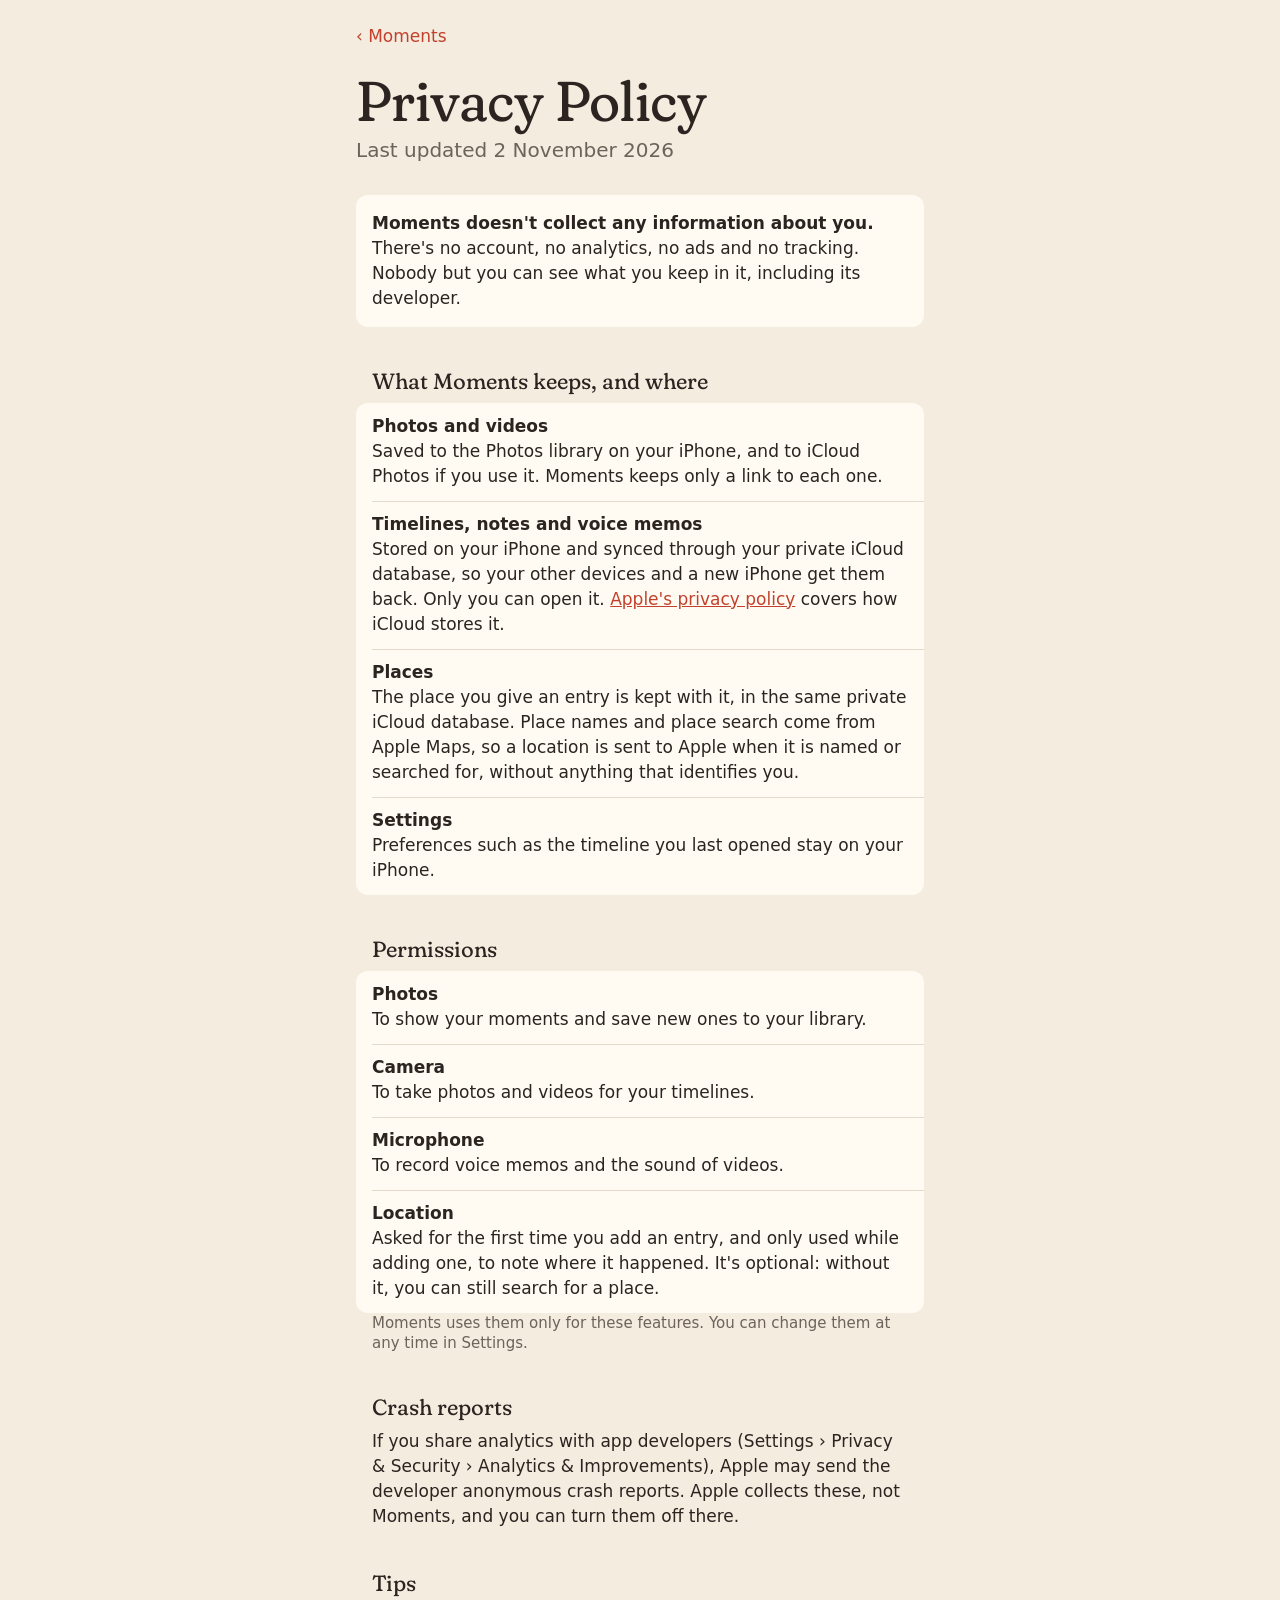
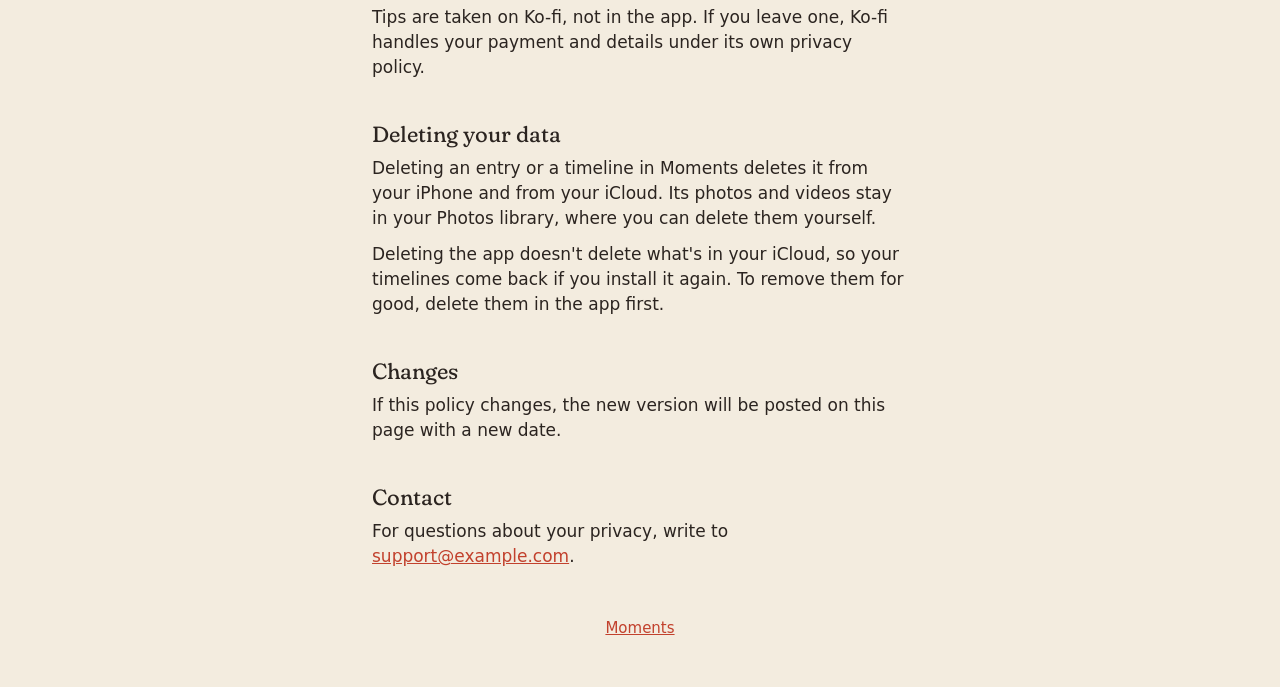
==== docs/privacy.html @ ee0b3d5b "Move the website to docs/ for GitHub Pages Co-Authored-By: Claude Opus 5.5 <noreply@anthropic.com>" ====
<!doctype html>
<!-- Before publishing, replace support@example.com. Update the date whenever this policy changes. -->
<html lang="en">
<head>
<meta charset="utf-8">
<meta name="viewport" content="width=device-width, initial-scale=1">
<meta name="color-scheme" content="light dark">
<title>Privacy Policy · Moments</title>
<meta name="description" content="Moments doesn't collect any information about you.">
<link rel="stylesheet" href="style.css">
</head>
<body>
<div class="page">

<header>
<a class="back" href="./">‹ Moments</a>
<h1>Privacy Policy</h1>
<p class="tagline">Last updated 2 November 2026</p>
</header>

<main class="prose">
<div class="card summary">
<p><strong>Moments doesn't collect any information about you.</strong> There's no account, no analytics, no ads and no tracking. Nobody but you can see what you keep in it, including its developer.</p>
</div>

<h2>What Moments keeps, and where</h2>
<div class="card">
<div class="row"><div>
<h3>Photos and videos</h3>
<p>Saved to the Photos library on your iPhone, and to iCloud Photos if you use it. Moments keeps only a link to each one.</p>
</div></div>
<div class="row"><div>
<h3>Timelines, notes and voice memos</h3>
<p>Stored on your iPhone and synced through your private iCloud database, so your other devices and a new iPhone get them back. Only you can open it. <a href="https://www.apple.com/legal/privacy/">Apple's privacy policy</a> covers how iCloud stores it.</p>
</div></div>
<div class="row"><div>
<h3>Places</h3>
<p>The place you give an entry is kept with it, in the same private iCloud database. Place names and place search come from Apple Maps, so a location is sent to Apple when it is named or searched for, without anything that identifies you.</p>
</div></div>
<div class="row"><div>
<h3>Settings</h3>
<p>Preferences such as the timeline you last opened stay on your iPhone.</p>
</div></div>
</div>

<h2>Permissions</h2>
<div class="card">
<div class="row"><div>
<h3>Photos</h3>
<p>To show your moments and save new ones to your library.</p>
</div></div>
<div class="row"><div>
<h3>Camera</h3>
<p>To take photos and videos for your timelines.</p>
</div></div>
<div class="row"><div>
<h3>Microphone</h3>
<p>To record voice memos and the sound of videos.</p>
</div></div>
<div class="row"><div>
<h3>Location</h3>
<p>Asked for the first time you add an entry, and only used while adding one, to note where it happened. It's optional: without it, you can still search for a place.</p>
</div></div>
</div>
<p class="footnote">Moments uses them only for these features. You can change them at any time in Settings.</p>

<h2>Crash reports</h2>
<p>If you share analytics with app developers (Settings › Privacy &amp; Security › Analytics &amp; Improvements), Apple may send the developer anonymous crash reports. Apple collects these, not Moments, and you can turn them off there.</p>

<h2>Tips</h2>
<p>Tips are taken on Ko-fi, not in the app. If you leave one, Ko-fi handles your payment and details under its own privacy policy.</p>

<h2>Deleting your data</h2>
<p>Deleting an entry or a timeline in Moments deletes it from your iPhone and from your iCloud. Its photos and videos stay in your Photos library, where you can delete them yourself.</p>
<p>Deleting the app doesn't delete what's in your iCloud, so your timelines come back if you install it again. To remove them for good, delete them in the app first.</p>

<h2>Changes</h2>
<p>If this policy changes, the new version will be posted on this page with a new date.</p>

<h2>Contact</h2>
<p>For questions about your privacy, write to <a href="mailto:support@example.com">support@example.com</a>.</p>
</main>

<footer><a href="./">Moments</a></footer>

</div>
</body>
</html>
---- docs/style.css ----
/* Moments website. Colours and type follow the app's design system, the Family Album (Views/Theme.swift,
   Assets.xcassets): --rose is the darkroom red accent. Fraunces is self-hosted (fonts/, SIL OFL) so the site contacts no other server. */
@font-face {
  font-family: "Fraunces";
  src: url("fonts/Fraunces.ttf") format("truetype");
  font-weight: 100 900;
  font-display: swap;
}
:root {
  color-scheme: light dark;
  --canvas: #f3ecdf;
  --card: #fffbf3;
  --hairline: #e4dacb;
  --ink: #2b2420;
  --ink-secondary: #6e625a;
  --rose: #c2412d;
  --rose-fill: #c2412d;
  --on-rose: #fffbf3;
  --marigold: #b07d0f;
  --font-serif: "Fraunces", ui-serif, "New York", Georgia, "Times New Roman", serif;
  --font-sans: -apple-system, BlinkMacSystemFont, system-ui, "SF Pro Text", "Helvetica Neue", Arial, sans-serif;
}
@media (prefers-color-scheme: dark) {
  :root {
    --canvas: #1b1714;
    --card: #2a241f;
    --hairline: #3a322b;
    --ink: #f3ecdf;
    --ink-secondary: #b5a99d;
    --rose: #e8664f;
    --rose-fill: #c94a35;
    --marigold: #e8b23c;
  }
}

* { box-sizing: border-box; }
body {
  margin: 0;
  background: var(--canvas);
  color: var(--ink);
  font: 17px/1.47 var(--font-sans);
  -webkit-font-smoothing: antialiased;
  -webkit-text-size-adjust: 100%;
}
a { color: var(--rose); }
a:focus-visible { outline: 3px solid var(--rose); outline-offset: 2px; border-radius: 4px; }
.page { max-width: 600px; margin: 0 auto; padding: 0 16px 48px; }

/* The serif is for headings only, at regular weight, as in the app. */
h1, h2 { font-family: var(--font-serif); font-weight: 400; font-variation-settings: "SOFT" 100; }
h1 { font-size: 56px; line-height: 1; letter-spacing: -0.01em; margin: 24px 0 8px; }
h2 { font-size: 22px; line-height: 28px; margin: 40px 16px 8px; }
h3 { font-size: 17px; line-height: 22px; font-weight: 600; margin: 0 0 2px; }
.tagline { margin: 0; font-size: 20px; line-height: 26px; color: var(--ink-secondary); }
.lede { margin: 32px 0 24px; }

/* Hero art: the design system's cover, a rose slab and the day scrubber on an ink field. */
.art { display: block; width: 100%; height: auto; margin-top: 16px; }
.art .rose { fill: var(--rose); }
.art .ink { fill: var(--ink); }
.art .mari { fill: var(--marigold); }
.art .cut { fill: var(--canvas); }
.art .ring { stroke: var(--canvas); stroke-width: 2px; }

/* Inset-grouped cards, like the app's lists. */
.card { background: var(--card); border-radius: 12px; overflow: hidden; }
.row { position: relative; display: flex; gap: 12px; align-items: flex-start; padding: 12px 16px; }
.row + .row::before { content: ""; position: absolute; top: 0; right: 0; left: 16px; border-top: 0.5px solid var(--hairline); }
.has-icon + .has-icon::before { left: 52px; }
.row p { margin: 0; }
.icon { flex: none; width: 24px; height: 24px; margin-top: -1px; fill: none; stroke: var(--ink); stroke-width: 1.8; stroke-linecap: round; stroke-linejoin: round; }
.icon.flag { fill: var(--marigold); stroke: var(--marigold); }
.footnote { margin: 8px 16px 0; font-size: 15px; line-height: 20px; color: var(--ink-secondary); }

.tip { padding: 16px; }
.tip p { margin: 0 0 16px; }
.button {
  display: inline-block;
  padding: 12px 20px;
  border-radius: 999px;
  background: var(--rose-fill);
  color: var(--on-rose);
  font-weight: 600;
  text-decoration: none;
}
.button:hover { filter: brightness(1.08); }

/* Policy text sits on the canvas, aligned with the card text. */
.prose > p { margin: 0 16px 12px; }
.summary { padding: 16px; margin-top: 32px; }
.summary p { margin: 0; }
.back { display: inline-block; margin-top: 24px; text-decoration: none; }

footer { margin-top: 48px; text-align: center; font-size: 15px; color: var(--ink-secondary); }
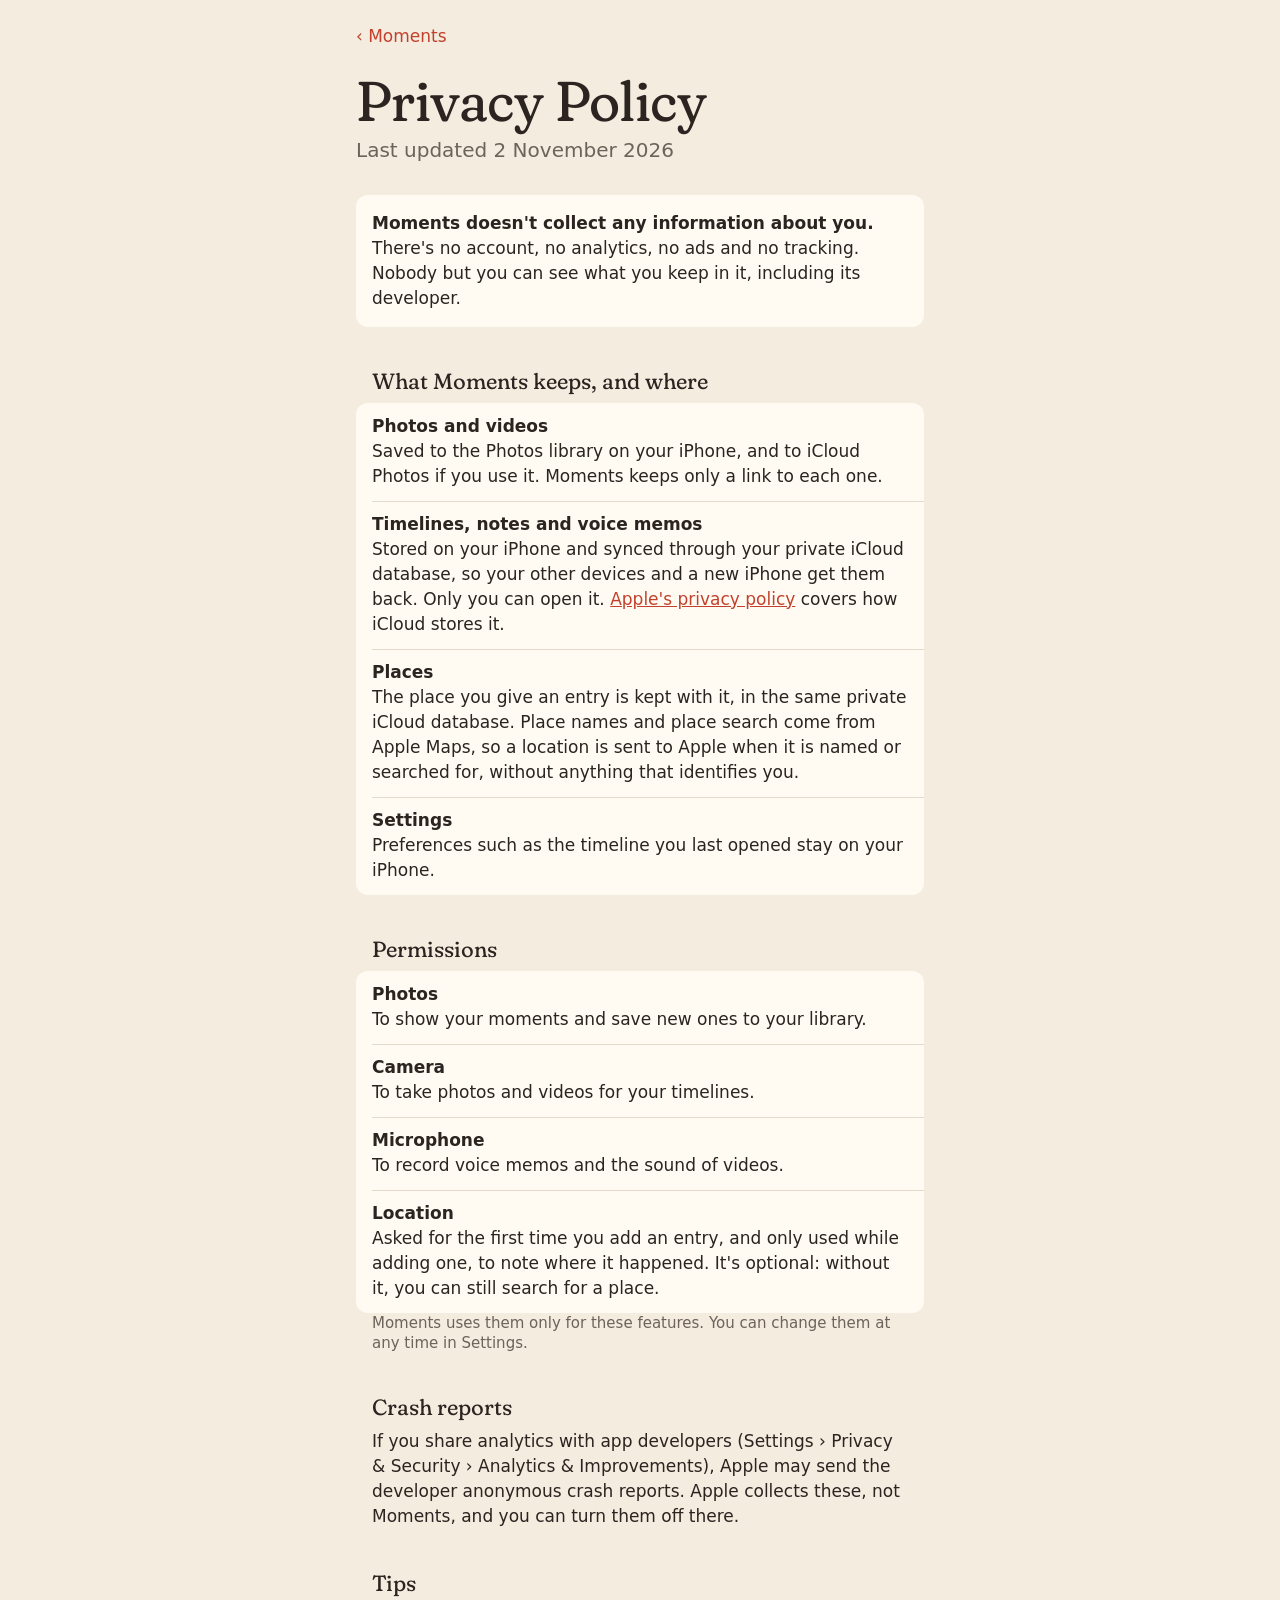
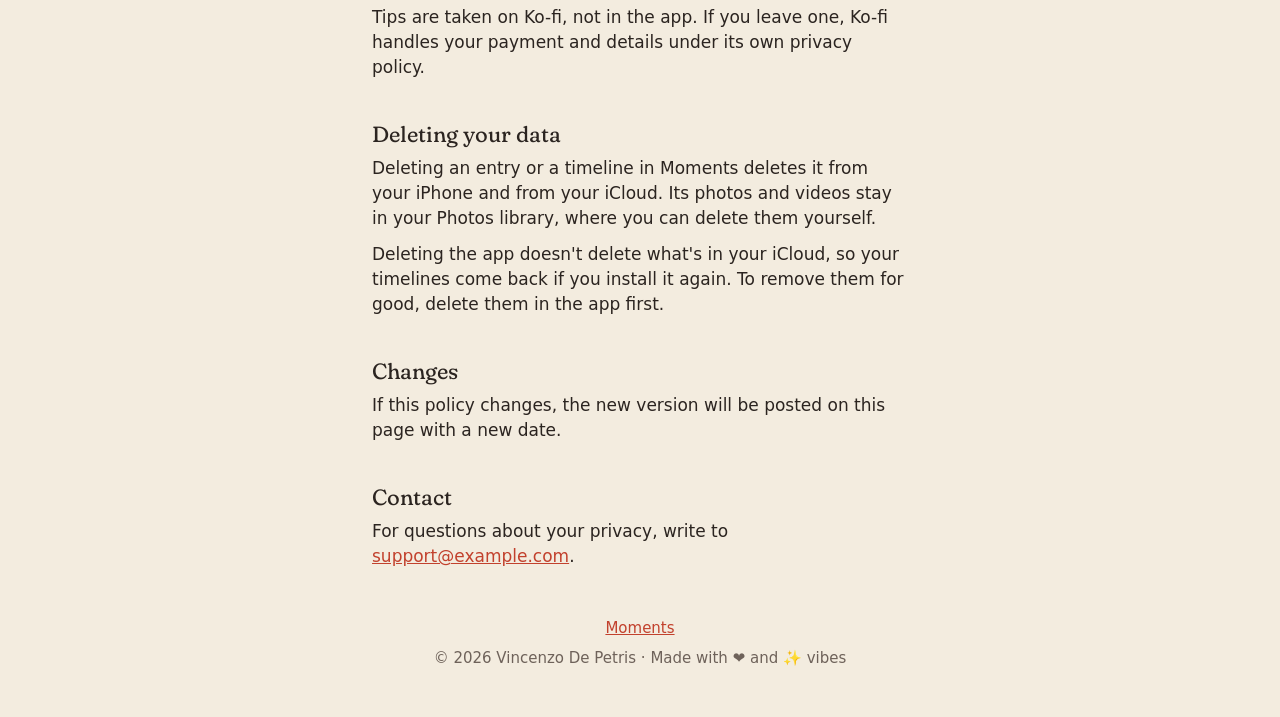
==== commit f77ee2f8: "Website: copyright and credit line in the footer Co-Authored-By: Claude Opus 5.5 <noreply@anthropic." ====
--- a/docs/privacy.html
+++ b/docs/privacy.html
@@ -81,7 +81,10 @@
 <p>For questions about your privacy, write to <a href="mailto:support@example.com">support@example.com</a>.</p>
 </main>
 
-<footer><a href="./">Moments</a></footer>
+<footer>
+  <a href="./">Moments</a>
+  <p class="credit">© 2026 Vincenzo De Petris · Made with ❤️ and ✨ vibes</p>
+</footer>
 
 </div>
 </body>
--- a/docs/style.css
+++ b/docs/style.css
@@ -92,3 +92,4 @@
 .back { display: inline-block; margin-top: 24px; text-decoration: none; }
 
 footer { margin-top: 48px; text-align: center; font-size: 15px; color: var(--ink-secondary); }
+footer .credit { margin: 8px 0 0; }
